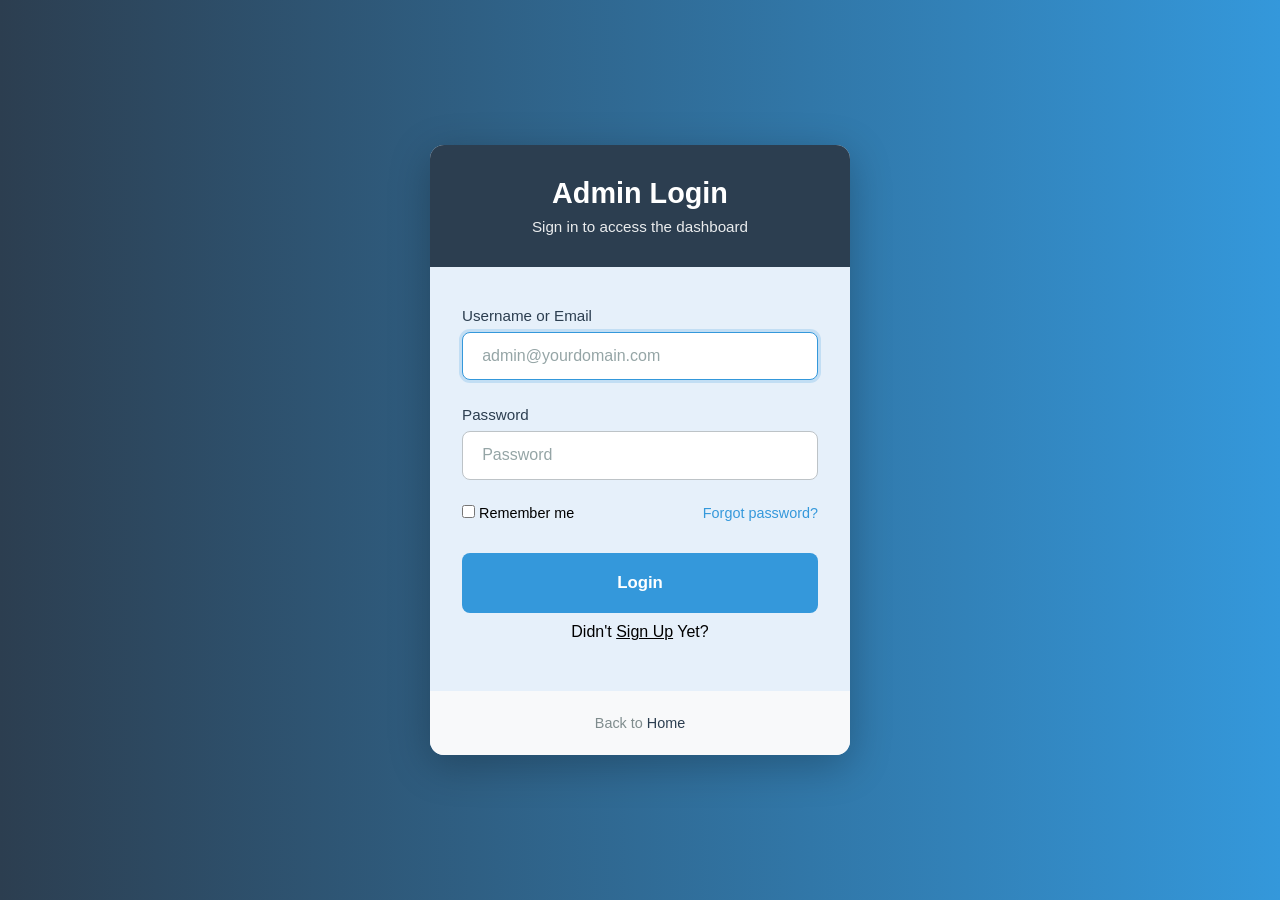
==== Admin-Login-Page.html @ ea097d0a "Rename Admin-Login-Page to Admin-Login-Page.html" ====
<!DOCTYPE html>
<html lang="en">
<head>
    <meta charset="UTF-8">
    <meta name="viewport" content="width=device-width, initial-scale=1.0">
    <title>Admin Login</title>
    <style>
        * {
            margin: 0;
            padding: 0;
            box-sizing: border-box;
        }

        body {
            background: linear-gradient(to right, #2c3e50 0%, #3498db 100%);
            font-family: 'Segoe UI', Tahoma, Geneva, Verdana, sans-serif;
            min-height: 100vh;
            display: flex;
            align-items: center;
            justify-content: center;
            padding: 20px;
        }

        .login-container {
            background: #e6f0fa;
            border-radius: 14px;
            box-shadow: 0 10px 40px rgba(0, 0, 0, 0.25);
            overflow: hidden;
            width: 100%;
            max-width: 420px;
            text-align: center;
        }

        .login-header {
            background-color: #2c3e50;
            color: white;
            padding: 2rem 1.5rem;
        }

        .login-header h1 {
            font-size: 1.8rem;
            margin: 0;
        }

        .login-header p {
            margin-top: 0.5rem;
            opacity: 0.9;
            font-size: 0.95rem;
        }

        .login-body {
            padding: 2.5rem 2rem;
        }

        .login-body p{
            padding: 10px;
        }

        .accountSignup{
            color: black;
        }

        .form-group {
            margin-bottom: 1.6rem;
            text-align: left;
        }

        .form-group label {
            display: block;
            margin-bottom: 0.5rem;
            color: #2c3e50;
            font-weight: 500;
            font-size: 0.95rem;
        }

        .form-group input {
            width: 100%;
            padding: 0.9rem 1.2rem;
            border: 1px solid #bdc3c7;
            border-radius: 8px;
            font-size: 1rem;
            transition: all 0.2s;
        }

        .form-group input:focus {
            outline: none;
            border-color: #3498db;
            box-shadow: 0 0 0 3px rgba(52, 152, 219, 0.2);
        }

        .form-group input::placeholder {
            color: #95a5a6;
        }

        .options {
            display: flex;
            justify-content: space-between;
            align-items: center;
            margin: 1.2rem 0 2rem;
            font-size: 0.9rem;
        }

        .options a {
            color: #3498db;
            text-decoration: none;
        }

        .options a:hover {
            text-decoration: underline;
        }

        .loginButton {
            width: 100%;
            padding: 20px;
            background-color: #3498db;
            color: white;
            border: none;
            border-radius: 8px;
            font-size: 1.05rem;
            font-weight: bold;
            cursor: pointer;
            transition: all 0.25s;
        }

        .loginButton:hover {
            background-color: #2980b9;
            transform: translateY(-2px);
            box-shadow: 0 8px 20px rgba(41, 128, 185, 0.3);
        }

        .loginButton a{
            text-decoration: none;
            color: white;
        }

        .footer {
            padding: 1.5rem;
            background: #f8f9fa;
            color: #7f8c8d;
            font-size: 0.9rem;
        }

        .footer a {
            color: #2c3e50;
            text-decoration: none;
            font-weight: 500;
        }

        .footer a:hover {
            color: #3498db;
        }
    </style>
</head>
<body>

    <div class="login-container">
        <div class="login-header">
            <h1>Admin Login</h1>
            <p>Sign in to access the dashboard</p>
        </div>

        <div class="login-body">
            <form action="#" method="post">
                <div class="form-group">
                    <label for="username">Username or Email</label>
                    <input 
                        type="text" 
                        id="username" 
                        name="username" 
                        placeholder="admin@yourdomain.com" 
                        required 
                        autofocus
                    >
                </div>

                <div class="form-group">
                    <label for="password">Password</label>
                    <input 
                        type="password" 
                        id="password" 
                        name="password" 
                        placeholder="Password" 
                        required
                    >
                </div>

                <div class="options">
                    <label>
                        <input type="checkbox" name="remember"> Remember me
                    </label>
                    <a href="#">Forgot password?</a>
                </div>

                <button type="submit" class="loginButton"><a href="Admin-Panel.html">Login</a></button>
            </form>
            <p>Didn't <a href="Admin-Signup-Page.html" class="accountSignup">Sign Up</a> Yet?</p>
        </div>

        <div class="footer">
            Back to <a href="WMSU-Map-Navigator.html">Home</a>
        </div>
    </div>

</body>
</html>
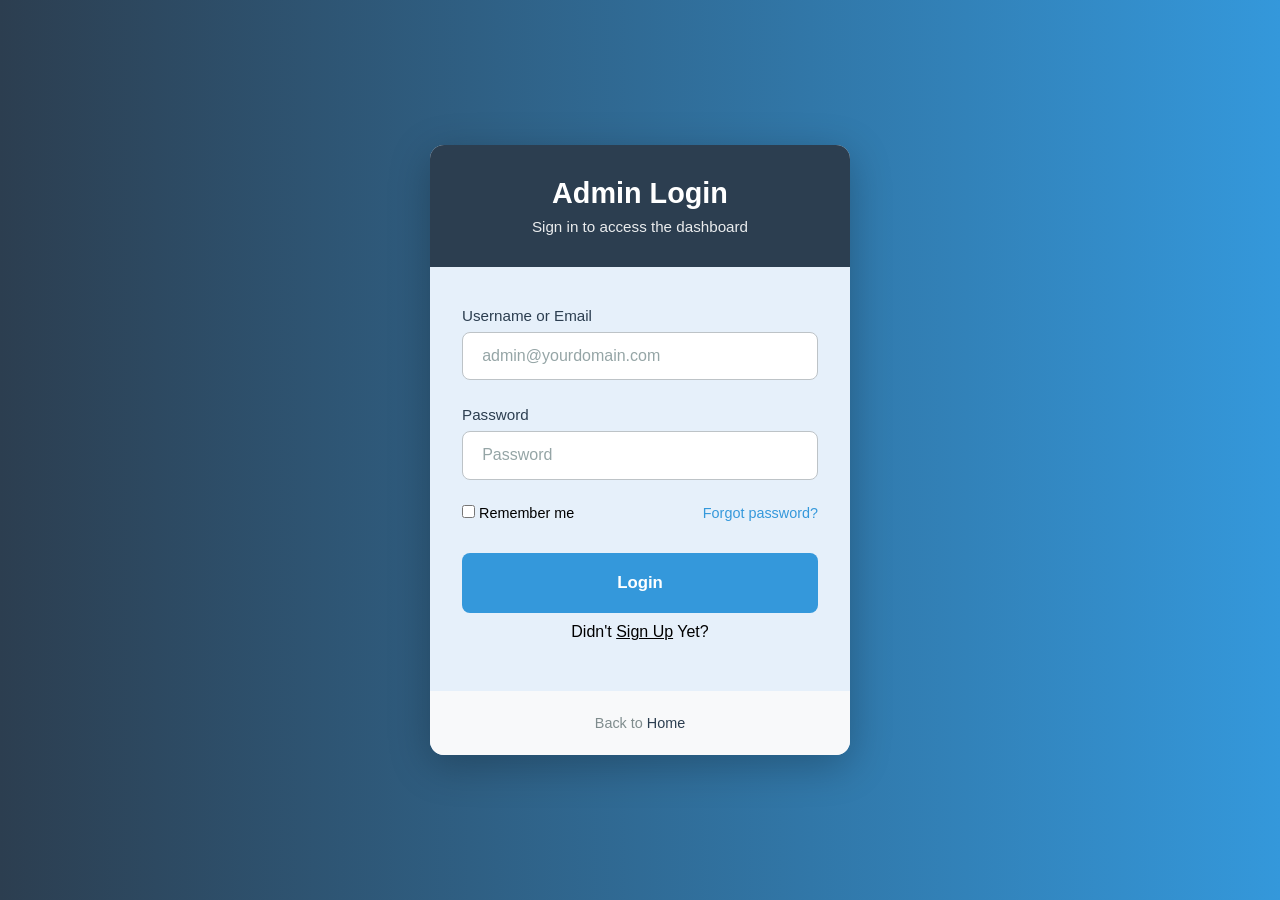
==== commit c3c34be8: "Refactor HTML structure and improve comments" ====
--- a/Admin-Login-Page.html
+++ b/Admin-Login-Page.html
@@ -4,7 +4,8 @@
     <meta charset="UTF-8">
     <meta name="viewport" content="width=device-width, initial-scale=1.0">
     <title>Admin Login</title>
-    <style>
+    <style> /**  Using Internal CSS To Maximize Styling In One HTML File, Only Used For This Small Project Login Page  **/
+        /**       To Reset Size     **/
         * {
             margin: 0;
             padding: 0;
@@ -20,7 +21,7 @@
             justify-content: center;
             padding: 20px;
         }
-
+        /**     Styling The Login Container (Line 25-50)     **/
         .login-container {
             background: #e6f0fa;
             border-radius: 14px;
@@ -59,7 +60,7 @@
         .accountSignup{
             color: black;
         }
-
+        /**     Styling The Login Form (Line 64-94)     **/
         .form-group {
             margin-bottom: 1.6rem;
             text-align: left;
@@ -91,7 +92,7 @@
         .form-group input::placeholder {
             color: #95a5a6;
         }
-
+        /**     Styling The Options(Forget Password, Remember Me) Section (Line 96-111)     **/
         .options {
             display: flex;
             justify-content: space-between;
@@ -108,7 +109,7 @@
         .options a:hover {
             text-decoration: underline;
         }
-
+        /**     Setting Size and Style For The Login Button (Line 113-135)     **/
         .loginButton {
             width: 100%;
             padding: 20px;
@@ -132,7 +133,7 @@
             text-decoration: none;
             color: white;
         }
-
+        /**     Styling The Footer (Line 137-152)     **/
         .footer {
             padding: 1.5rem;
             background: #f8f9fa;
@@ -152,51 +153,38 @@
     </style>
 </head>
 <body>
-
+    <!--  Main Login Container -->
     <div class="login-container">
-        <div class="login-header">
+        <div class="login-header"> <!--  Main Header Section  -->
             <h1>Admin Login</h1>
             <p>Sign in to access the dashboard</p>
         </div>
 
-        <div class="login-body">
+        <div class="login-body"> <!-- Form Section -->
             <form action="#" method="post">
-                <div class="form-group">
+                <div class="form-group"> <!--  Username / Email Field  -->
                     <label for="username">Username or Email</label>
-                    <input 
-                        type="text" 
-                        id="username" 
-                        name="username" 
-                        placeholder="admin@yourdomain.com" 
-                        required 
-                        autofocus
-                    >
+                    <input type="text" id="username" name="username" placeholder="admin@yourdomain.com" required autofocu>
                 </div>
 
-                <div class="form-group">
+                <div class="form-group"> <!--  Password Field  -->
                     <label for="password">Password</label>
-                    <input 
-                        type="password" 
-                        id="password" 
-                        name="password" 
-                        placeholder="Password" 
-                        required
-                    >
+                    <input type="password" id="password" name="password" placeholder="Password" required>
                 </div>
 
-                <div class="options">
+                <div class="options"> <!--  Remember me + Forgot Password Options  -->
                     <label>
                         <input type="checkbox" name="remember"> Remember me
                     </label>
                     <a href="#">Forgot password?</a>
                 </div>
-
+                <!--  Login Button  -->
                 <button type="submit" class="loginButton"><a href="Admin-Panel.html">Login</a></button>
             </form>
-            <p>Didn't <a href="Admin-Signup-Page.html" class="accountSignup">Sign Up</a> Yet?</p>
+            <p>Didn't <a href="Admin-Signup-Page.html" class="accountSignup">Sign Up</a> Yet?</p> <!--  Signup Link For New Users  -->
         </div>
 
-        <div class="footer">
+        <div class="footer"> <!--  Footer Back Link  -->
             Back to <a href="WMSU-Map-Navigator.html">Home</a>
         </div>
     </div>
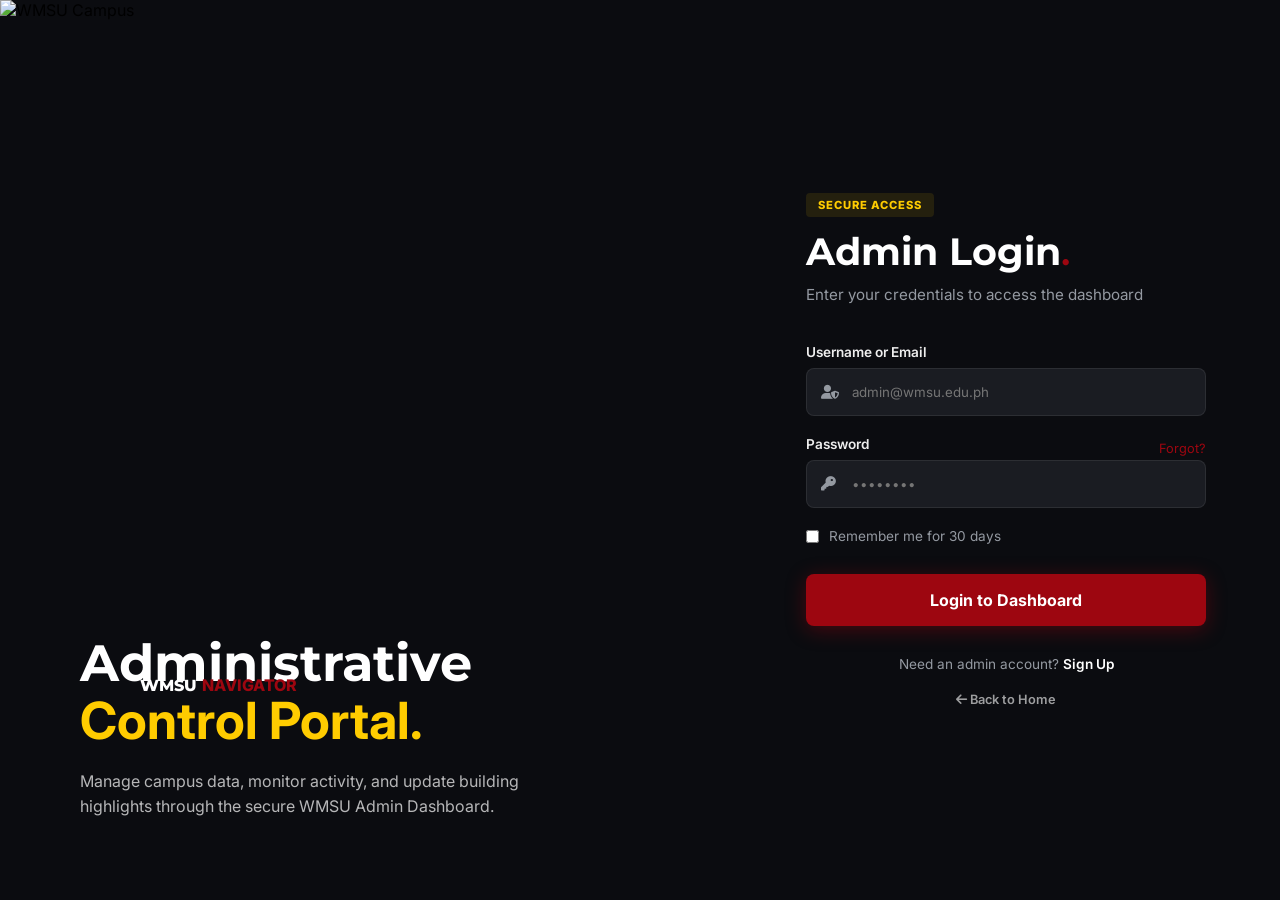
==== commit 7040d4c0: "Revamp Admin Login Page with new styles and layout" ====
--- a/Admin-Login-Page.html
+++ b/Admin-Login-Page.html
@@ -3,191 +3,192 @@
 <head>
     <meta charset="UTF-8">
     <meta name="viewport" content="width=device-width, initial-scale=1.0">
-    <title>Admin Login</title>
-    <style> /**  Using Internal CSS To Maximize Styling In One HTML File, Only Used For This Small Project Login Page  **/
-        /**       To Reset Size     **/
-        * {
-            margin: 0;
-            padding: 0;
-            box-sizing: border-box;
+    <title>WMSU Navigator | Admin Login</title>
+    <link href="https://fonts.googleapis.com/css2?family=Inter:wght@400;600&family=Montserrat:wght@800&display=swap" rel="stylesheet">
+    <link rel="stylesheet" href="https://cdnjs.cloudflare.com/ajax/libs/font-awesome/6.0.0/css/all.min.css">
+    <style>
+        :root {
+            --crimson: #9d0610;
+            --crimson-hover: #7a040b;
+            --accent-gold: #ffcc00;
+            --dark-bg: #0b0c10;
+            --input-bg: #1a1c22;
+            --text-gray: #9499a1;
         }
 
-        body {
-            background: linear-gradient(to right, #2c3e50 0%, #3498db 100%);
-            font-family: 'Segoe UI', Tahoma, Geneva, Verdana, sans-serif;
-            min-height: 100vh;
-            display: flex;
-            align-items: center;
-            justify-content: center;
-            padding: 20px;
-        }
-        /**     Styling The Login Container (Line 25-50)     **/
-        .login-container {
-            background: #e6f0fa;
-            border-radius: 14px;
-            box-shadow: 0 10px 40px rgba(0, 0, 0, 0.25);
-            overflow: hidden;
-            width: 100%;
-            max-width: 420px;
-            text-align: center;
+        * { margin: 0; padding: 0; box-sizing: border-box; font-family: 'Inter', sans-serif; }
+
+        body, html { height: 100%; margin: 0; background-color: var(--dark-bg); }
+
+        .split-screen { display: flex; height: 100vh; width: 100%; overflow: hidden; }
+
+        /* Left Side Branding */
+        .left-side { 
+            flex: 1.1; 
+            position: relative; 
+            display: flex; 
+            align-items: flex-end; 
+            padding: 80px; 
+            min-width: 50%;
         }
 
-        .login-header {
-            background-color: #2c3e50;
-            color: white;
-            padding: 2rem 1.5rem;
+        .bg-img { 
+            position: absolute; 
+            top: 0; 
+            left: 0; 
+            width: 100%; 
+            height: 100%; 
+            object-fit: cover; 
+            z-index: 1; 
         }
 
-        .login-header h1 {
-            font-size: 1.8rem;
-            margin: 0;
+        .overlay { 
+            position: absolute; 
+            top: 0; 
+            left: 0; 
+            width: 100%; 
+            height: 100%; 
+            background: linear-gradient(to top, rgba(11, 12, 16, 1) 15%, transparent 100%); 
+            z-index: 2; 
         }
 
-        .login-header p {
-            margin-top: 0.5rem;
-            opacity: 0.9;
-            font-size: 0.95rem;
+        .logo { position: absolute; top: 40px; left: 60px; font-family: 'Montserrat', sans-serif; color: white; font-weight: 800; z-index: 3; }
+        .logo span { color: var(--crimson); }
+
+        .content-left { position: relative; z-index: 3; }
+        .hero-text h1 { font-family: 'Montserrat', sans-serif; color: white; font-size: 3.2rem; line-height: 1.1; margin-bottom: 20px; }
+        .hero-text h1 span { color: var(--accent-gold); }
+        .hero-text p { color: rgba(255,255,255,0.7); max-width: 480px; line-height: 1.6; }
+
+        /* Right Side Admin Form */
+        .right-side { flex: 0.9; display: flex; align-items: center; justify-content: center; padding: 40px; background-color: var(--dark-bg); }
+        .form-wrapper { width: 100%; max-width: 400px; }
+
+        .admin-badge { 
+            background: rgba(255, 204, 0, 0.1); 
+            color: var(--accent-gold); 
+            padding: 5px 12px; 
+            border-radius: 4px; 
+            font-size: 0.7rem; 
+            font-weight: 800; 
+            text-transform: uppercase; 
+            letter-spacing: 1px;
         }
 
-        .login-body {
-            padding: 2.5rem 2rem;
+        .form-header h2 { color: white; font-family: 'Montserrat', sans-serif; font-size: 2.4rem; margin: 15px 0 10px; }
+        .form-header h2 span { color: var(--crimson); }
+        .form-header p { color: var(--text-gray); margin-bottom: 40px; font-size: 0.95rem; }
+
+        /* Inputs */
+        .input-box { margin-bottom: 20px; }
+        .label-row { display: flex; justify-content: space-between; align-items: center; }
+        .input-box label { color: #eee; display: block; font-size: 0.85rem; font-weight: 600; margin-bottom: 8px; }
+        .forgot-link { color: var(--crimson); font-size: 0.8rem; text-decoration: none; }
+
+        .input-field { position: relative; }
+        .input-field i { position: absolute; left: 15px; top: 50%; transform: translateY(-50%); color: var(--text-gray); font-size: 0.9rem; }
+        .input-field input {
+            width: 100%;
+            background: var(--input-bg);
+            border: 1px solid rgba(255,255,255,0.08);
+            padding: 15px 15px 15px 45px;
+            border-radius: 8px;
+            color: white;
+            transition: 0.3s;
         }
+        .input-field input:focus { border-color: var(--crimson); outline: none; background: #23272f; }
 
-        .login-body p{
-            padding: 10px;
-        }
+        /* Options */
+        .options-row { margin-bottom: 30px; display: flex; align-items: center; gap: 10px; }
+        .options-row label { color: var(--text-gray); font-size: 0.85rem; cursor: pointer; }
+        .options-row input { accent-color: var(--crimson); }
 
-        .accountSignup{
-            color: black;
-        }
-        /**     Styling The Login Form (Line 64-94)     **/
-        .form-group {
-            margin-bottom: 1.6rem;
-            text-align: left;
-        }
-
-        .form-group label {
-            display: block;
-            margin-bottom: 0.5rem;
-            color: #2c3e50;
-            font-weight: 500;
-            font-size: 0.95rem;
-        }
-
-        .form-group input {
+        /* Crimson Login Button */
+        .btn-primary {
             width: 100%;
-            padding: 0.9rem 1.2rem;
-            border: 1px solid #bdc3c7;
-            border-radius: 8px;
-            font-size: 1rem;
-            transition: all 0.2s;
-        }
-
-        .form-group input:focus {
-            outline: none;
-            border-color: #3498db;
-            box-shadow: 0 0 0 3px rgba(52, 152, 219, 0.2);
-        }
-
-        .form-group input::placeholder {
-            color: #95a5a6;
-        }
-        /**     Styling The Options(Forget Password, Remember Me) Section (Line 96-111)     **/
-        .options {
-            display: flex;
-            justify-content: space-between;
-            align-items: center;
-            margin: 1.2rem 0 2rem;
-            font-size: 0.9rem;
-        }
-
-        .options a {
-            color: #3498db;
-            text-decoration: none;
-        }
-
-        .options a:hover {
-            text-decoration: underline;
-        }
-        /**     Setting Size and Style For The Login Button (Line 113-135)     **/
-        .loginButton {
-            width: 100%;
-            padding: 20px;
-            background-color: #3498db;
+            padding: 16px;
+            background: var(--crimson);
             color: white;
             border: none;
             border-radius: 8px;
-            font-size: 1.05rem;
-            font-weight: bold;
+            font-weight: 700;
+            font-size: 1rem;
             cursor: pointer;
-            transition: all 0.25s;
+            transition: 0.3s;
+            box-shadow: 0 4px 20px rgba(157, 6, 16, 0.4);
         }
+        .btn-primary:hover { background: var(--crimson-hover); transform: translateY(-2px); }
 
-        .loginButton:hover {
-            background-color: #2980b9;
-            transform: translateY(-2px);
-            box-shadow: 0 8px 20px rgba(41, 128, 185, 0.3);
-        }
+        .form-footer { text-align: center; margin-top: 30px; }
+        .form-footer p { color: var(--text-gray); font-size: 0.85rem; margin-bottom: 20px; }
+        .form-footer a { color: white; text-decoration: none; font-weight: 600; }
+        .form-footer a:hover { color: var(--crimson); }
 
-        .loginButton a{
-            text-decoration: none;
-            color: white;
-        }
-        /**     Styling The Footer (Line 137-152)     **/
-        .footer {
-            padding: 1.5rem;
-            background: #f8f9fa;
-            color: #7f8c8d;
-            font-size: 0.9rem;
-        }
+        .back-home { display: block; font-size: 0.8rem; color: var(--text-gray); text-decoration: none; margin-top: 15px; transition: 0.3s; opacity: 0.6; }
+        .back-home:hover { opacity: 1; transform: translateX(-5px); }
 
-        .footer a {
-            color: #2c3e50;
-            text-decoration: none;
-            font-weight: 500;
-        }
-
-        .footer a:hover {
-            color: #3498db;
+        @media (max-width: 768px) {
+            .left-side { display: none; }
+            .right-side { flex: 1; }
         }
     </style>
 </head>
 <body>
-    <!--  Main Login Container -->
-    <div class="login-container">
-        <div class="login-header"> <!--  Main Header Section  -->
-            <h1>Admin Login</h1>
-            <p>Sign in to access the dashboard</p>
+    <div class="split-screen">
+        <div class="left-side">
+            <img src="CTE.png" alt="WMSU Campus" class="bg-img">
+            <div class="overlay"></div>
+            <div class="content-left">
+                <div class="logo">WMSU <span>NAVIGATOR</span></div>
+                <div class="hero-text">
+                    <h1>Administrative <br><span>Control Portal.</span></h1>
+                    <p>Manage campus data, monitor activity, and update building highlights through the secure WMSU Admin Dashboard.</p>
+                </div>
+            </div>
         </div>
 
-        <div class="login-body"> <!-- Form Section -->
-            <form action="#" method="post">
-                <div class="form-group"> <!--  Username / Email Field  -->
-                    <label for="username">Username or Email</label>
-                    <input type="text" id="username" name="username" placeholder="admin@yourdomain.com" required autofocu>
+        <div class="right-side">
+            <div class="form-wrapper">
+                <div class="form-header">
+                    <span class="admin-badge">Secure Access</span>
+                    <h2>Admin Login<span>.</span></h2>
+                    <p>Enter your credentials to access the dashboard</p>
                 </div>
+                
+                <form action="Admin-Panel.html" method="post">
+                    <div class="input-box">
+                        <label>Username or Email</label>
+                        <div class="input-field">
+                            <i class="fas fa-user-shield"></i>
+                            <input type="text" placeholder="admin@wmsu.edu.ph" name="username" required>
+                        </div>
+                    </div>
 
-                <div class="form-group"> <!--  Password Field  -->
-                    <label for="password">Password</label>
-                    <input type="password" id="password" name="password" placeholder="Password" required>
-                </div>
+                    <div class="input-box">
+                        <div class="label-row">
+                            <label>Password</label>
+                            <a href="#" class="forgot-link">Forgot?</a>
+                        </div>
+                        <div class="input-field">
+                            <i class="fas fa-key"></i>
+                            <input type="password" placeholder="••••••••" name="password" required>
+                        </div>
+                    </div>
 
-                <div class="options"> <!--  Remember me + Forgot Password Options  -->
-                    <label>
-                        <input type="checkbox" name="remember"> Remember me
-                    </label>
-                    <a href="#">Forgot password?</a>
-                </div>
-                <!--  Login Button  -->
-                <button type="submit" class="loginButton"><a href="Admin-Panel.html">Login</a></button>
-            </form>
-            <p>Didn't <a href="Admin-Signup-Page.html" class="accountSignup">Sign Up</a> Yet?</p> <!--  Signup Link For New Users  -->
-        </div>
+                    <div class="options-row">
+                        <input type="checkbox" id="remember">
+                        <label for="remember">Remember me for 30 days</label>
+                    </div>
 
-        <div class="footer"> <!--  Footer Back Link  -->
-            Back to <a href="WMSU-Map-Navigator.html">Home</a>
+                    <button type="submit" class="btn-primary">Login to Dashboard</button>
+                    
+                    <div class="form-footer">
+                        <p>Need an admin account? <a href="Admin-Signup-Page.html">Sign Up</a></p>
+                        <a href="Landing-Page.html" class="back-home"><i class="fas fa-arrow-left"></i> Back to Home</a>
+                    </div>
+                </form>
+            </div>
         </div>
     </div>
-
 </body>
 </html>
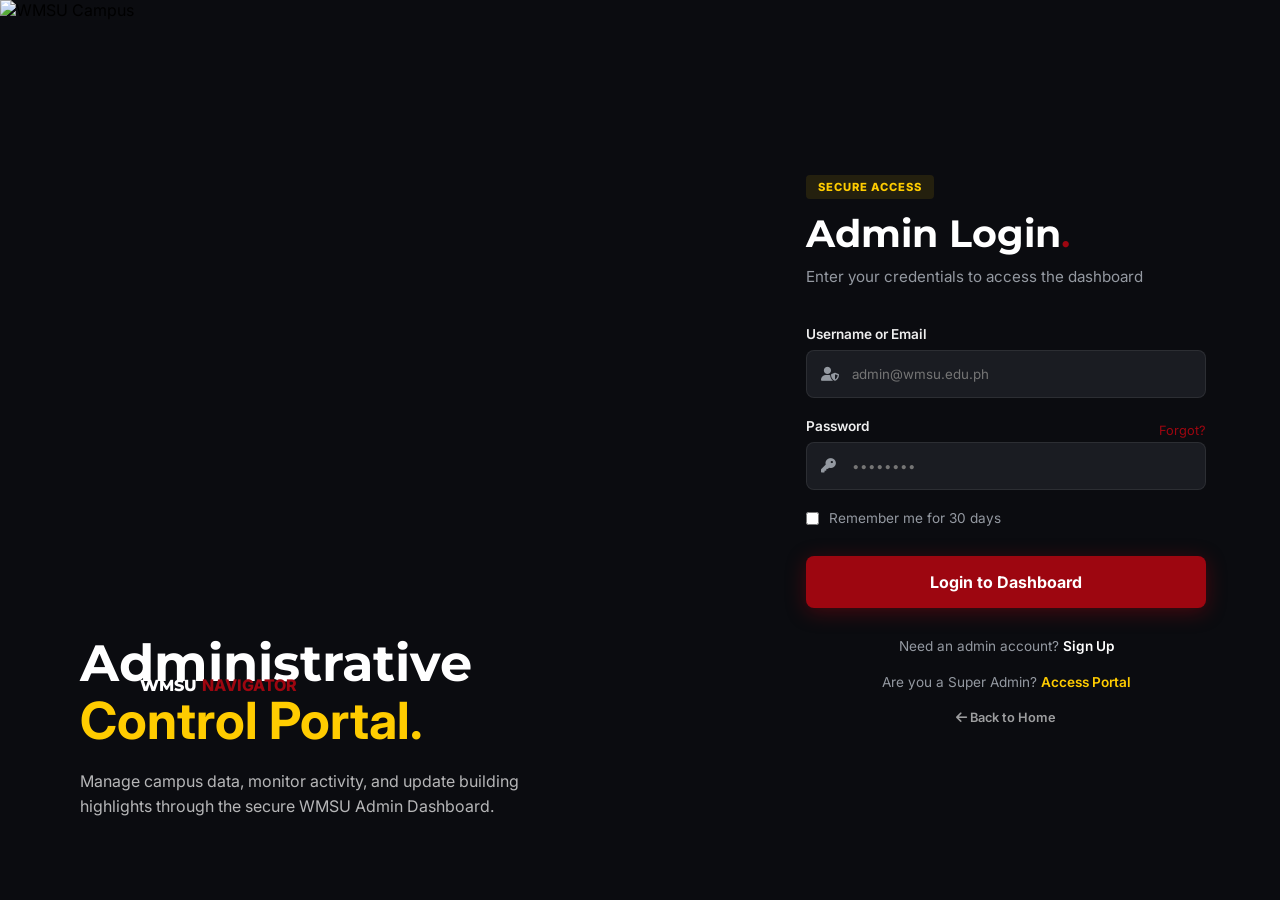
==== commit 537d51b5: "Add Super Admin access link to login page" ====
--- a/Admin-Login-Page.html
+++ b/Admin-Login-Page.html
@@ -184,6 +184,7 @@
                     
                     <div class="form-footer">
                         <p>Need an admin account? <a href="Admin-Signup-Page.html">Sign Up</a></p>
+                        <p style="margin-top: 10px;">Are you a Super Admin? <a href="Super-Admin-Login-Page.html" style="color: var(--accent-gold);">Access Portal</a></p>
                         <a href="Landing-Page.html" class="back-home"><i class="fas fa-arrow-left"></i> Back to Home</a>
                     </div>
                 </form>
